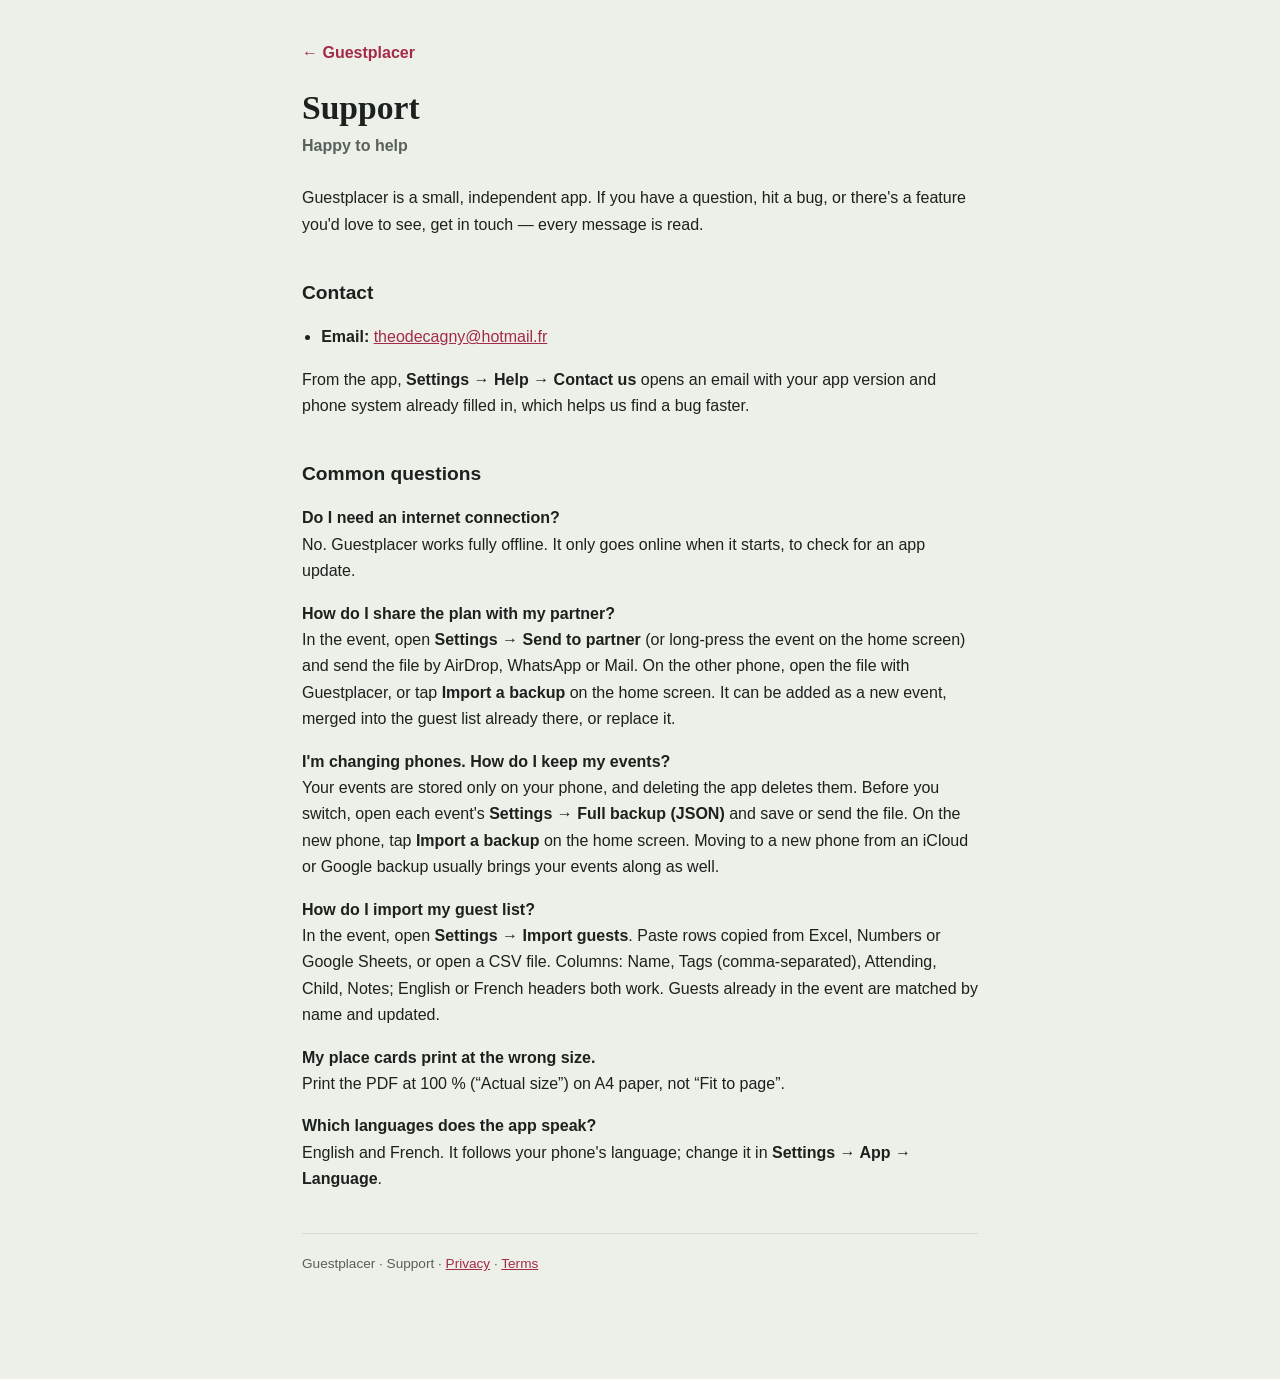
==== support.html @ cca82ee7 "Add Guestplacer support, privacy and terms pages Co-Authored-By: Claude Opus 5.5 <noreply@anthropic." ====
<!doctype html>
<html lang="en">
<head>
<meta charset="utf-8">
<meta name="viewport" content="width=device-width, initial-scale=1">
<title>Support — Guestplacer</title>
<link rel="icon" href="mark.svg" type="image/svg+xml">
<link rel="stylesheet" href="style.css">
</head>
<body>
<div class="wrap">
<a class="back" href="index.html">&larr; Guestplacer</a>
<h1>Support</h1>
<p class="eff">Happy to help</p>

<p>Guestplacer is a small, independent app. If you have a question, hit a bug, or there's a feature you'd love to see, get in touch &mdash; every message is read.</p>

<h2>Contact</h2>
<ul>
<li><strong>Email:</strong> <a href="mailto:theodecagny@hotmail.fr">theodecagny@hotmail.fr</a></li>
</ul>
<p>From the app, <strong>Settings &rarr; Help &rarr; Contact us</strong> opens an email with your app version and phone system already filled in, which helps us find a bug faster.</p>

<h2>Common questions</h2>
<p><strong>Do I need an internet connection?</strong><br>No. Guestplacer works fully offline. It only goes online when it starts, to check for an app update.</p>
<p><strong>How do I share the plan with my partner?</strong><br>In the event, open <strong>Settings &rarr; Send to partner</strong> (or long-press the event on the home screen) and send the file by AirDrop, WhatsApp or Mail. On the other phone, open the file with Guestplacer, or tap <strong>Import a backup</strong> on the home screen. It can be added as a new event, merged into the guest list already there, or replace it.</p>
<p><strong>I'm changing phones. How do I keep my events?</strong><br>Your events are stored only on your phone, and deleting the app deletes them. Before you switch, open each event's <strong>Settings &rarr; Full backup (JSON)</strong> and save or send the file. On the new phone, tap <strong>Import a backup</strong> on the home screen. Moving to a new phone from an iCloud or Google backup usually brings your events along as well.</p>
<p><strong>How do I import my guest list?</strong><br>In the event, open <strong>Settings &rarr; Import guests</strong>. Paste rows copied from Excel, Numbers or Google Sheets, or open a CSV file. Columns: Name, Tags (comma-separated), Attending, Child, Notes; English or French headers both work. Guests already in the event are matched by name and updated.</p>
<p><strong>My place cards print at the wrong size.</strong><br>Print the PDF at 100&nbsp;% (&ldquo;Actual size&rdquo;) on A4 paper, not &ldquo;Fit to page&rdquo;.</p>
<p><strong>Which languages does the app speak?</strong><br>English and French. It follows your phone's language; change it in <strong>Settings &rarr; App &rarr; Language</strong>.</p>

<p class="foot">Guestplacer &middot; Support &middot; <a href="privacy.html">Privacy</a> &middot; <a href="terms.html">Terms</a></p>
</div>
</body>
</html>
---- style.css ----
:root {
  color-scheme: light dark;
  --paper: #EDEFE9;
  --card: #FBFCF9;
  --ink: #1B211D;
  --muted: #57605A;
  --accent: #A32B46;
  --hair: #D5DACE;
}
@media (prefers-color-scheme: dark) {
  :root {
    --paper: #131711;
    --card: #1B201A;
    --ink: #E8ECE3;
    --muted: #A6AFA4;
    --accent: #E4788E;
    --hair: #2F362E;
  }
}
* { box-sizing: border-box; }
body {
  margin: 0;
  background: var(--paper);
  color: var(--ink);
  font: 16px/1.65 -apple-system, BlinkMacSystemFont, "Segoe UI", Roboto, Helvetica, Arial, sans-serif;
}
.wrap { max-width: 720px; margin: 0 auto; padding: 40px 22px 90px; }
h1 { font-family: "Bodoni Moda", "Bodoni 72", Didot, Georgia, serif; font-weight: 600; font-size: 2.1rem; line-height: 1.15; margin: 0 0 6px; }
h2 { font-size: 1.2rem; margin: 2em 0 .4em; }
p, li { color: var(--ink); }
.eff { color: var(--muted); font-weight: 600; margin: 0 0 1.6em; }
a { color: var(--accent); }
ul { padding-left: 1.2em; }
li { margin: .25em 0; }
.back { display: inline-block; margin-bottom: 1.4em; color: var(--accent); text-decoration: none; font-weight: 700; }
.back:hover { text-decoration: underline; }
.foot { color: var(--muted); font-size: .85rem; margin-top: 3em; border-top: 1px solid var(--hair); padding-top: 1.4em; }
.card {
  display: block;
  background: var(--card);
  border: 1px solid var(--hair);
  border-radius: 18px;
  padding: 18px 20px;
  margin: 12px 0;
  text-decoration: none;
  color: var(--ink);
}
.card:hover { border-color: var(--accent); }
.card b { color: var(--accent); }
.card span { display: block; color: var(--muted); font-size: .92rem; margin-top: 3px; }
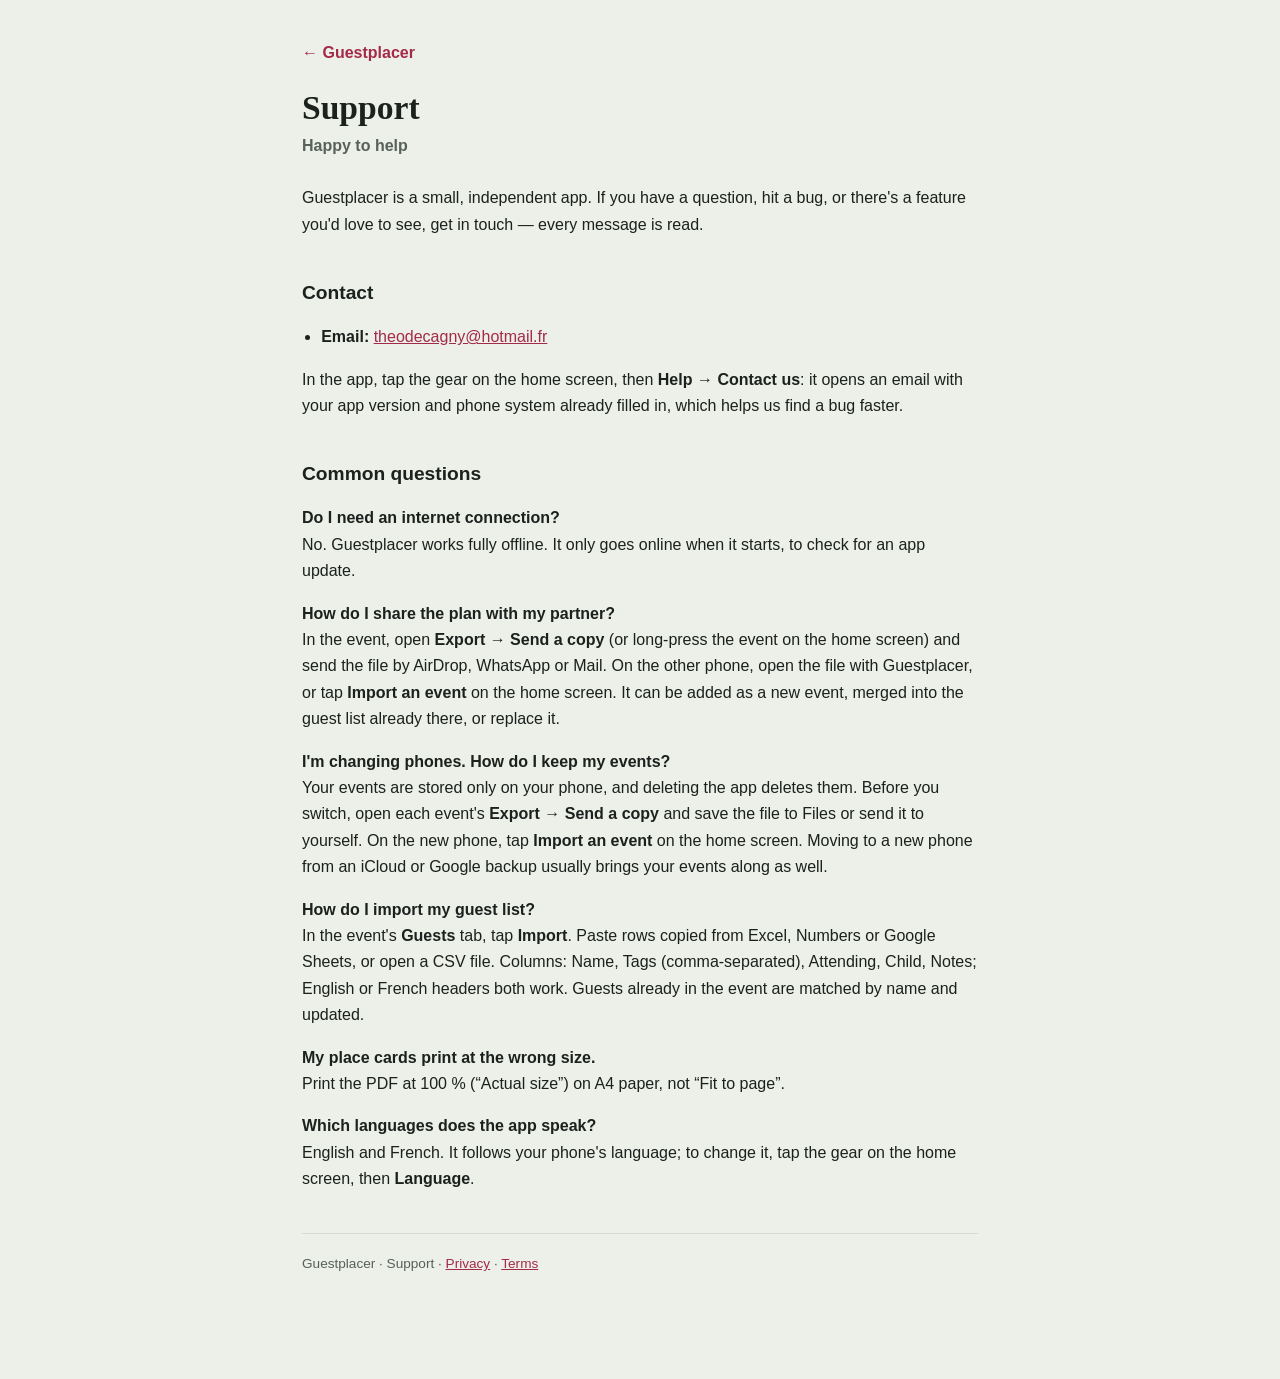
==== commit b4d57e6b: "Help: match the app's new tabs and Export tab Point the support, privacy and terms pages at the new " ====
--- a/support.html
+++ b/support.html
@@ -19,15 +19,15 @@
 <ul>
 <li><strong>Email:</strong> <a href="mailto:theodecagny@hotmail.fr">theodecagny@hotmail.fr</a></li>
 </ul>
-<p>From the app, <strong>Settings &rarr; Help &rarr; Contact us</strong> opens an email with your app version and phone system already filled in, which helps us find a bug faster.</p>
+<p>In the app, tap the gear on the home screen, then <strong>Help &rarr; Contact us</strong>: it opens an email with your app version and phone system already filled in, which helps us find a bug faster.</p>
 
 <h2>Common questions</h2>
 <p><strong>Do I need an internet connection?</strong><br>No. Guestplacer works fully offline. It only goes online when it starts, to check for an app update.</p>
-<p><strong>How do I share the plan with my partner?</strong><br>In the event, open <strong>Settings &rarr; Send to partner</strong> (or long-press the event on the home screen) and send the file by AirDrop, WhatsApp or Mail. On the other phone, open the file with Guestplacer, or tap <strong>Import a backup</strong> on the home screen. It can be added as a new event, merged into the guest list already there, or replace it.</p>
-<p><strong>I'm changing phones. How do I keep my events?</strong><br>Your events are stored only on your phone, and deleting the app deletes them. Before you switch, open each event's <strong>Settings &rarr; Full backup (JSON)</strong> and save or send the file. On the new phone, tap <strong>Import a backup</strong> on the home screen. Moving to a new phone from an iCloud or Google backup usually brings your events along as well.</p>
-<p><strong>How do I import my guest list?</strong><br>In the event, open <strong>Settings &rarr; Import guests</strong>. Paste rows copied from Excel, Numbers or Google Sheets, or open a CSV file. Columns: Name, Tags (comma-separated), Attending, Child, Notes; English or French headers both work. Guests already in the event are matched by name and updated.</p>
+<p><strong>How do I share the plan with my partner?</strong><br>In the event, open <strong>Export &rarr; Send a copy</strong> (or long-press the event on the home screen) and send the file by AirDrop, WhatsApp or Mail. On the other phone, open the file with Guestplacer, or tap <strong>Import an event</strong> on the home screen. It can be added as a new event, merged into the guest list already there, or replace it.</p>
+<p><strong>I'm changing phones. How do I keep my events?</strong><br>Your events are stored only on your phone, and deleting the app deletes them. Before you switch, open each event's <strong>Export &rarr; Send a copy</strong> and save the file to Files or send it to yourself. On the new phone, tap <strong>Import an event</strong> on the home screen. Moving to a new phone from an iCloud or Google backup usually brings your events along as well.</p>
+<p><strong>How do I import my guest list?</strong><br>In the event's <strong>Guests</strong> tab, tap <strong>Import</strong>. Paste rows copied from Excel, Numbers or Google Sheets, or open a CSV file. Columns: Name, Tags (comma-separated), Attending, Child, Notes; English or French headers both work. Guests already in the event are matched by name and updated.</p>
 <p><strong>My place cards print at the wrong size.</strong><br>Print the PDF at 100&nbsp;% (&ldquo;Actual size&rdquo;) on A4 paper, not &ldquo;Fit to page&rdquo;.</p>
-<p><strong>Which languages does the app speak?</strong><br>English and French. It follows your phone's language; change it in <strong>Settings &rarr; App &rarr; Language</strong>.</p>
+<p><strong>Which languages does the app speak?</strong><br>English and French. It follows your phone's language; to change it, tap the gear on the home screen, then <strong>Language</strong>.</p>
 
 <p class="foot">Guestplacer &middot; Support &middot; <a href="privacy.html">Privacy</a> &middot; <a href="terms.html">Terms</a></p>
 </div>
